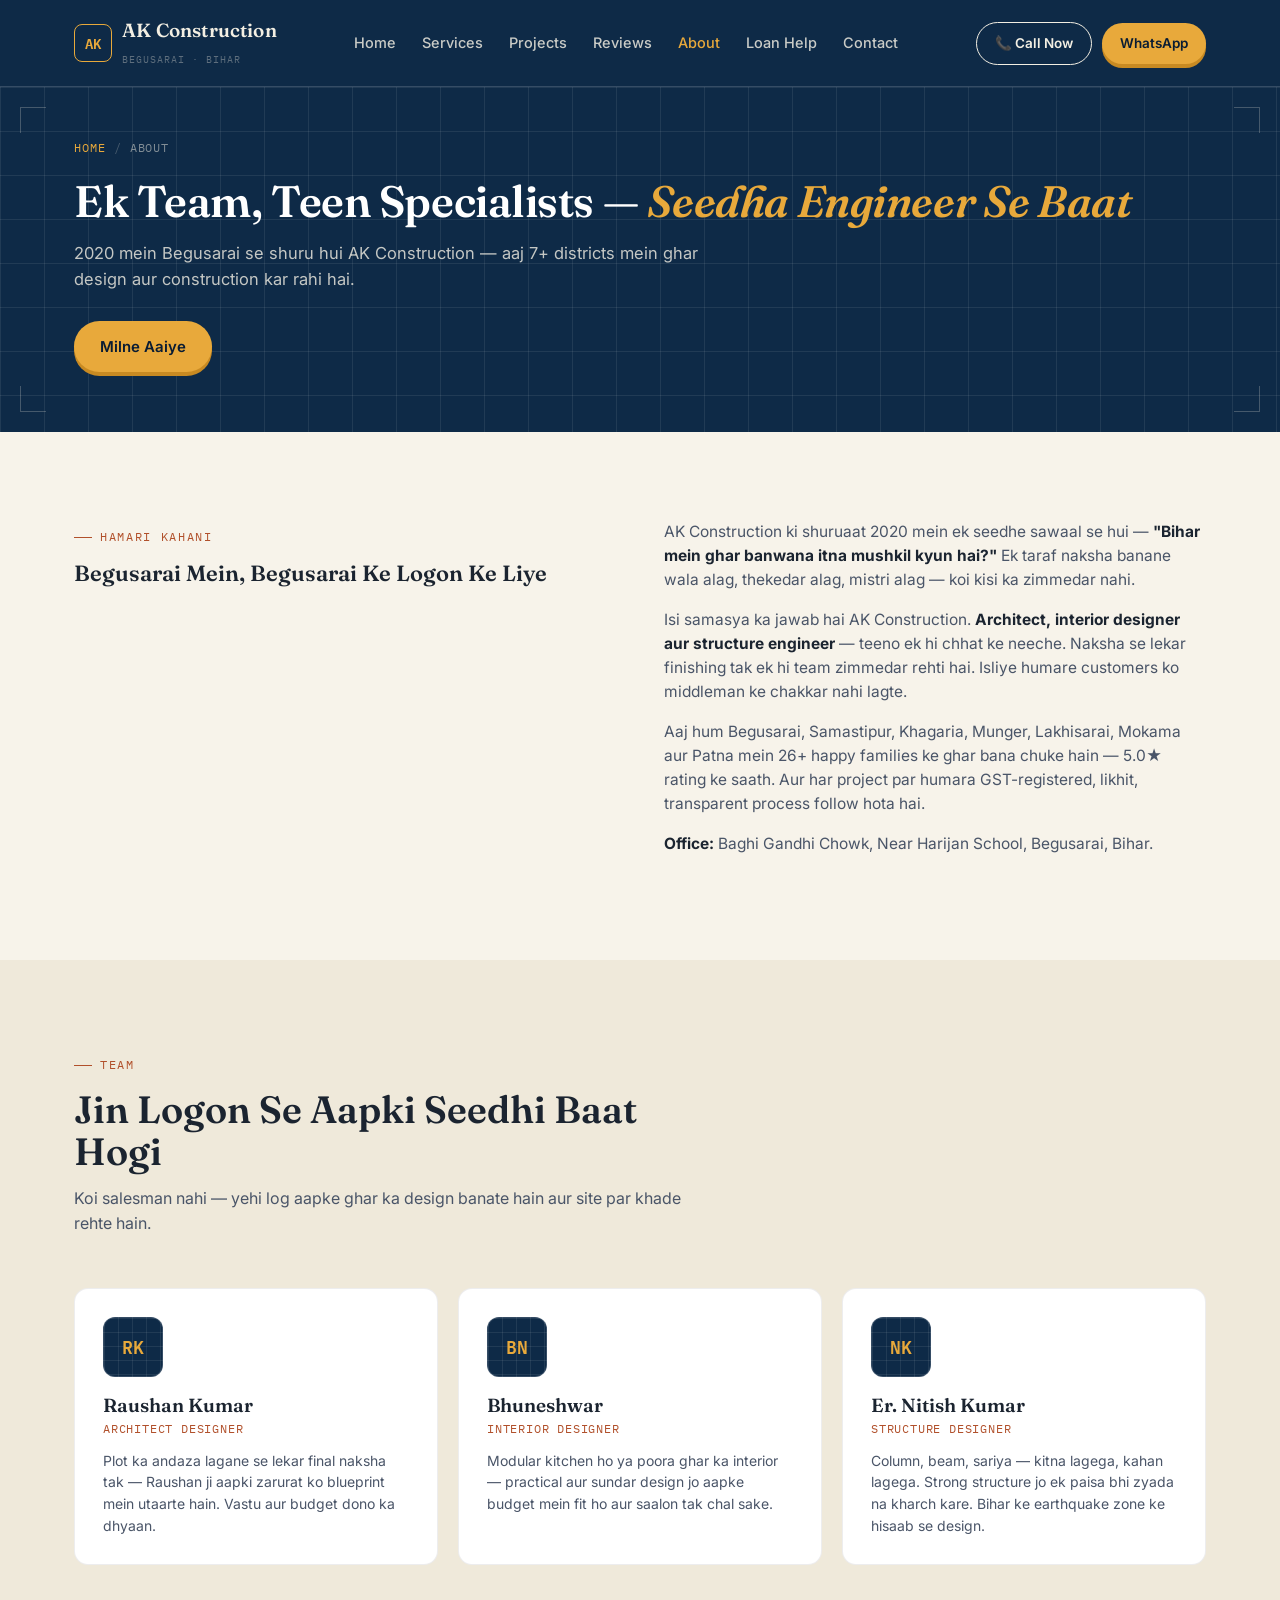
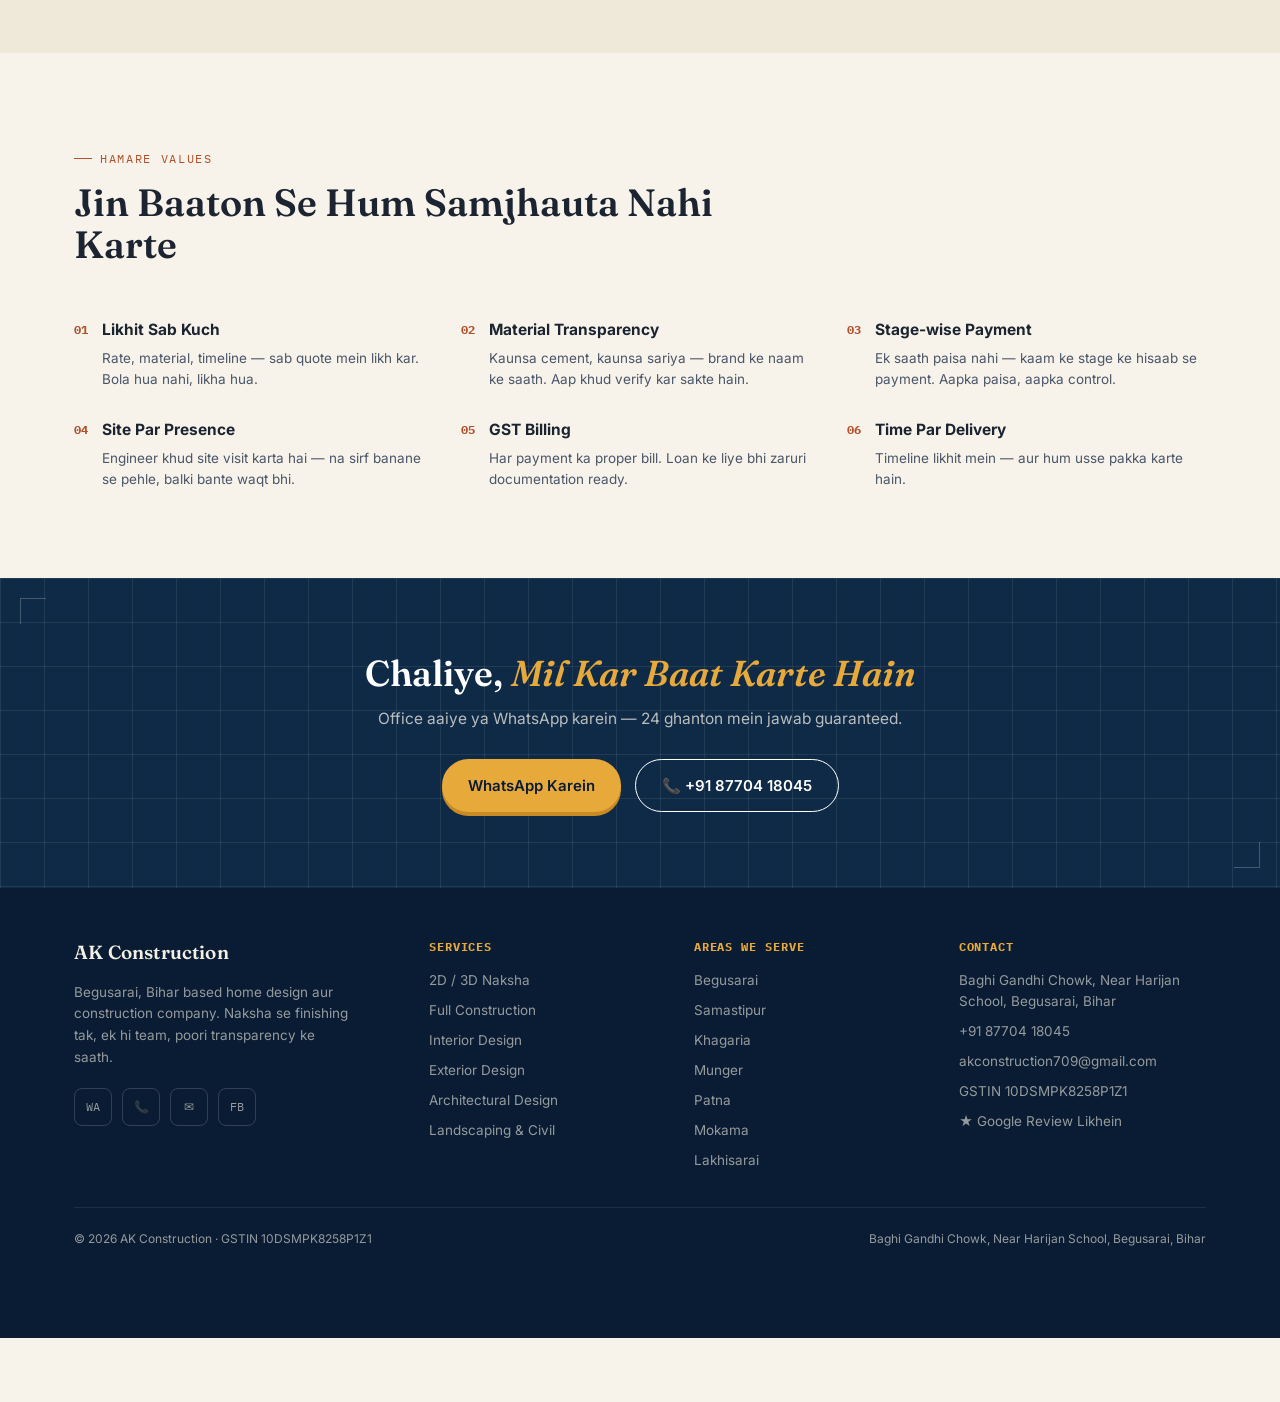
==== about.html @ 1ed3c67d "website completed except for images and review" ====
<!DOCTYPE html>
<html lang="en">
<head>
<meta charset="UTF-8">
<meta name="viewport" content="width=device-width, initial-scale=1.0">
<title>About AK Construction — Architect &amp; Engineers Team in Begusarai, Bihar</title>
<meta name="description" content="AK Construction ke baare mein — architect Raushan Kumar, interior designer Bhuneshwar, structure designer Er. Nitish Kumar. Est. 2020, GST registered, Begusarai, Bihar.">
<meta name="keywords" content="about AK Construction, architect in Begusarai, interior designer Begusarai, structural engineer Bihar, construction company team">
<link rel="canonical" href="https://akconstructionhomedesign.com/about.html">
<meta property="og:type" content="website">
<meta property="og:site_name" content="AK Construction">
<meta property="og:title" content="About — AK Construction, Begusarai">
<meta property="og:description" content="Est. 2020. Architect, interior aur structure designer ki apni team — seedha engineer se baat.">
<meta property="og:url" content="https://akconstructionhomedesign.com/about.html">
<meta property="og:image" content="https://akconstructionhomedesign.com/assets/images/og-cover.jpg">
<meta property="og:locale" content="en_IN">
<link rel="preconnect" href="https://fonts.googleapis.com">
<link rel="preconnect" href="https://fonts.gstatic.com" crossorigin>
<link href="https://fonts.googleapis.com/css2?family=Fraunces:ital,opsz,wght@0,9..144,400;0,9..144,500;0,9..144,600;0,9..144,700;1,9..144,500&family=Inter:wght@400;500;600;700;800&family=IBM+Plex+Mono:wght@400;500;600&display=swap" rel="stylesheet">
<link rel="stylesheet" href="assets/css/style.css">
<script type="application/ld+json">
{
  "@context": "https://schema.org",
  "@type": "LocalBusiness",
  "@id": "https://akconstructionhomedesign.com/#business",
  "name": "AK Construction",
  "url": "https://akconstructionhomedesign.com/",
  "telephone": "+918770418045",
  "email": "akconstruction709@gmail.com",
  "address": { "@type": "PostalAddress", "streetAddress": "Baghi Gandhi Chowk, Near Harijan School", "addressLocality": "Begusarai", "addressRegion": "Bihar", "postalCode": "851101", "addressCountry": "IN" },
  "geo": { "@type": "GeoCoordinates", "latitude": 25.4288072, "longitude": 86.1301978 },
  "hasMap": "https://www.google.com/maps?cid=4175429992218189827",
  "aggregateRating": { "@type": "AggregateRating", "ratingValue": "5.0", "reviewCount": "26" },
  "areaServed": [
    { "@type": "City", "name": "Begusarai" },
    { "@type": "City", "name": "Samastipur" },
    { "@type": "City", "name": "Khagaria" },
    { "@type": "City", "name": "Patna" },
    { "@type": "City", "name": "Mokama" },
    { "@type": "City", "name": "Lakhisarai" },
    { "@type": "City", "name": "Munger" }
  ],
  "sameAs": ["https://www.facebook.com/akconstruction309136", "https://www.google.com/maps?cid=4175429992218189827"],
  "taxID": "10DSMPK8258P1Z1"
}
</script>
</head>
<body>

<header>
  <div class="header-inner">
    <a href="index.html" class="logo">
      <span class="logo-mark">AK</span>
      <span>
        <span class="logo-text">AK Construction</span><br>
        <span class="logo-sub">Begusarai · Bihar</span>
      </span>
    </a>
    <nav class="main-nav" aria-label="Main navigation">
      <a href="index.html">Home</a>
      <a href="services.html">Services</a>
      <a href="projects.html">Projects</a>
      <a href="reviews.html">Reviews</a>
      <a href="about.html" aria-current="page">About</a>
      <a href="loan.html">Loan Help</a>
      <a href="contact.html">Contact</a>
    </nav>
    <div class="header-cta">
      <a class="btn btn-outline btn-sm" href="tel:+918770418045" style="color:var(--cream-text)"><span class="btn-label">📞 Call Now</span></a>
      <a class="btn btn-ochre btn-sm" href="https://wa.me/918770418045?text=Namaste%2C%20mujhe%20ghar%20banwana%20hai%2C%20please%20details%20bhejein." target="_blank" rel="noopener"><span class="btn-label">WhatsApp</span></a>
      <button class="nav-toggle" aria-label="Open menu" aria-expanded="false">☰</button>
    </div>
  </div>
  <div class="mobile-nav" id="mobileNav">
    <a href="index.html">Home</a>
    <a href="services.html">Services</a>
    <a href="projects.html">Projects</a>
    <a href="reviews.html">Reviews</a>
    <a href="about.html" aria-current="page">About</a>
    <a href="loan.html">Loan Help</a>
    <a href="contact.html">Contact</a>
  </div>
</header>

<!-- ============ PAGE HERO ============ -->
<section class="blueprint page-hero">
  <span class="corner-mark tl"></span>
  <span class="corner-mark tr"></span>
  <span class="corner-mark bl"></span>
  <span class="corner-mark br"></span>
  <div class="wrap">
    <div class="breadcrumb"><a href="index.html">Home</a><span class="sep">/</span><span>About</span></div>
    <h1>Ek Team, Teen Specialists — <em>Seedha Engineer Se Baat</em></h1>
    <p class="lede">2020 mein Begusarai se shuru hui AK Construction — aaj 7+ districts mein ghar design aur construction kar rahi hai.</p>
    <div class="page-hero-actions">
      <a href="contact.html" class="btn btn-ochre">Milne Aaiye</a>
    </div>
  </div>
</section>

<!-- ============ STORY ============ -->
<section>
  <div class="wrap two-col">
    <div>
      <div class="eyebrow" style="color:var(--terracotta-deep);margin-bottom:14px;">Hamari Kahani</div>
      <h3>Begusarai Mein, Begusarai Ke Logon Ke Liye</h3>
    </div>
    <div class="prose">
      <p>AK Construction ki shuruaat 2020 mein ek seedhe sawaal se hui — <strong>"Bihar mein ghar banwana itna mushkil kyun hai?"</strong> Ek taraf naksha banane wala alag, thekedar alag, mistri alag — koi kisi ka zimmedar nahi.</p>
      <p>Isi samasya ka jawab hai AK Construction. <strong>Architect, interior designer aur structure engineer</strong> — teeno ek hi chhat ke neeche. Naksha se lekar finishing tak ek hi team zimmedar rehti hai. Isliye humare customers ko middleman ke chakkar nahi lagte.</p>
      <p>Aaj hum Begusarai, Samastipur, Khagaria, Munger, Lakhisarai, Mokama aur Patna mein 26+ happy families ke ghar bana chuke hain — 5.0★ rating ke saath. Aur har project par humara GST-registered, likhit, transparent process follow hota hai.</p>
      <p><strong>Office:</strong> Baghi Gandhi Chowk, Near Harijan School, Begusarai, Bihar.</p>
    </div>
  </div>
</section>

<!-- ============ TEAM ============ -->
<section class="section-alt">
  <div class="wrap">
    <div class="section-head">
      <div class="eyebrow">Team</div>
      <h2>Jin Logon Se Aapki Seedhi Baat Hogi</h2>
      <p>Koi salesman nahi — yehi log aapke ghar ka design banate hain aur site par khade rehte hain.</p>
    </div>
    <div class="team-grid">

      <div class="team-card">
        <div class="team-avatar">RK</div>
        <h3>Raushan Kumar</h3>
        <div class="team-role">Architect Designer</div>
        <p>Plot ka andaza lagane se lekar final naksha tak — Raushan ji aapki zarurat ko blueprint mein utaarte hain. Vastu aur budget dono ka dhyaan.</p>
      </div>

      <div class="team-card">
        <div class="team-avatar">BN</div>
        <h3>Bhuneshwar</h3>
        <div class="team-role">Interior Designer</div>
        <p>Modular kitchen ho ya poora ghar ka interior — practical aur sundar design jo aapke budget mein fit ho aur saalon tak chal sake.</p>
      </div>

      <div class="team-card">
        <div class="team-avatar">NK</div>
        <h3>Er. Nitish Kumar</h3>
        <div class="team-role">Structure Designer</div>
        <p>Column, beam, sariya — kitna lagega, kahan lagega. Strong structure jo ek paisa bhi zyada na kharch kare. Bihar ke earthquake zone ke hisaab se design.</p>
      </div>

    </div>
  </div>
</section>

<!-- ============ VALUES ============ -->
<section>
  <div class="wrap">
    <div class="section-head">
      <div class="eyebrow">Hamare Values</div>
      <h2>Jin Baaton Se Hum Samjhauta Nahi Karte</h2>
    </div>
    <div class="why-grid">
      <div class="why-item"><div class="why-num">01</div><div><h4>Likhit Sab Kuch</h4><p>Rate, material, timeline — sab quote mein likh kar. Bola hua nahi, likha hua.</p></div></div>
      <div class="why-item"><div class="why-num">02</div><div><h4>Material Transparency</h4><p>Kaunsa cement, kaunsa sariya — brand ke naam ke saath. Aap khud verify kar sakte hain.</p></div></div>
      <div class="why-item"><div class="why-num">03</div><div><h4>Stage-wise Payment</h4><p>Ek saath paisa nahi — kaam ke stage ke hisaab se payment. Aapka paisa, aapka control.</p></div></div>
      <div class="why-item"><div class="why-num">04</div><div><h4>Site Par Presence</h4><p>Engineer khud site visit karta hai — na sirf banane se pehle, balki bante waqt bhi.</p></div></div>
      <div class="why-item"><div class="why-num">05</div><div><h4>GST Billing</h4><p>Har payment ka proper bill. Loan ke liye bhi zaruri documentation ready.</p></div></div>
      <div class="why-item"><div class="why-num">06</div><div><h4>Time Par Delivery</h4><p>Timeline likhit mein — aur hum usse pakka karte hain.</p></div></div>
    </div>
  </div>
</section>

<!-- ============ CTA ============ -->
<div class="cta-band">
  <span class="corner-mark tl"></span>
  <span class="corner-mark br"></span>
  <div class="wrap">
    <h2>Chaliye, <em>Mil Kar Baat Karte Hain</em></h2>
    <p>Office aaiye ya WhatsApp karein — 24 ghanton mein jawab guaranteed.</p>
    <div class="btn-row">
      <a href="https://wa.me/918770418045?text=Namaste%2C%20mujhe%20aapki%20team%20se%20baat%20karni%20hai." target="_blank" rel="noopener" class="btn btn-ochre">WhatsApp Karein</a>
      <a href="tel:+918770418045" class="btn btn-outline" style="color:#fff;">📞 +91 87704 18045</a>
    </div>
  </div>
</div>

<!-- ============ FOOTER ============ -->
<footer>
  <div class="wrap">
    <div class="footer-grid">
      <div class="footer-brand">
        <span class="logo-text">AK Construction</span>
        <p>Begusarai, Bihar based home design aur construction company. Naksha se finishing tak, ek hi team, poori transparency ke saath.</p>
        <div class="contact-socials">
          <a class="soc-btn" href="https://wa.me/918770418045" target="_blank" rel="noopener" aria-label="WhatsApp">WA</a>
          <a class="soc-btn" href="tel:+918770418045" aria-label="Call">📞</a>
          <a class="soc-btn" href="mailto:akconstruction709@gmail.com" aria-label="Email">✉</a>
          <a class="soc-btn" href="https://www.facebook.com/akconstruction309136" target="_blank" rel="noopener" aria-label="Facebook">FB</a>
        </div>
      </div>
      <div>
        <h5>Services</h5>
        <ul>
          <li><a href="services.html#naksha">2D / 3D Naksha</a></li>
          <li><a href="services.html#construction">Full Construction</a></li>
          <li><a href="services.html#interior">Interior Design</a></li>
          <li><a href="services.html#exterior">Exterior Design</a></li>
          <li><a href="services.html#architectural">Architectural Design</a></li>
          <li><a href="services.html#landscaping">Landscaping &amp; Civil</a></li>
        </ul>
      </div>
      <div>
        <h5>Areas We Serve</h5>
        <ul>
          <li><a href="begusarai.html">Begusarai</a></li>
          <li><a href="samastipur.html">Samastipur</a></li>
          <li><a href="khagaria.html">Khagaria</a></li>
          <li><a href="munger.html">Munger</a></li>
          <li><a href="patna.html">Patna</a></li>
          <li><a href="mokama.html">Mokama</a></li>
          <li><a href="lakhisarai.html">Lakhisarai</a></li>
        </ul>
      </div>
      <div>
        <h5>Contact</h5>
        <ul>
          <li>Baghi Gandhi Chowk, Near Harijan School, Begusarai, Bihar</li>
          <li><a href="tel:+918770418045">+91 87704 18045</a></li>
          <li><a href="mailto:akconstruction709@gmail.com">akconstruction709@gmail.com</a></li>
          <li>GSTIN 10DSMPK8258P1Z1</li>
          <li><a href="https://search.google.com/local/writereview?placeid=0xda0f634c2a05b771:0x39f21b749ead6003" target="_blank" rel="noopener">★ Google Review Likhein</a></li>
        </ul>
      </div>
    </div>
    <div class="footer-bottom">
      <span>© 2026 AK Construction · GSTIN 10DSMPK8258P1Z1</span>
      <span>Baghi Gandhi Chowk, Near Harijan School, Begusarai, Bihar</span>
    </div>
  </div>
</footer>

<div class="mobile-bar">
  <div class="mobile-bar-inner">
    <a class="call" href="tel:+918770418045">📞 Call Now</a>
    <a class="wa" href="https://wa.me/918770418045?text=Namaste%2C%20mujhe%20ghar%20banwana%20hai%2C%20please%20details%20bhejein." target="_blank" rel="noopener">💬 WhatsApp</a>
  </div>
</div>

<script src="assets/js/main.js"></script>
</body>
</html>
---- assets/css/style.css ----
:root{
  --blueprint: #0E2A47;
  --blueprint-deep: #091C33;
  --grid-line: rgba(255,255,255,0.08);
  --grid-line-strong: rgba(255,255,255,0.16);
  --paper: #F7F3EA;
  --paper-dim: #EFE9DA;
  --ink: #1B2430;
  --ink-soft: #4A5568;
  --ochre: #E8A93B;
  --ochre-deep: #C88A22;
  --terracotta: #D2653B;
  --terracotta-deep: #B1502B;
  --cream-text: #F3EFE3;
  --line-on-dark: rgba(243,239,227,0.35);

  --font-display: 'Fraunces', serif;
  --font-body: 'Inter', sans-serif;
  --font-mono: 'IBM Plex Mono', monospace;

  --radius: 14px;
  --container: 1180px;
}

*{ box-sizing:border-box; margin:0; padding:0; }
html{ scroll-behavior:smooth; }
@media (prefers-reduced-motion: reduce){
  html{ scroll-behavior:auto; }
  *{ animation-duration:0.001ms !important; animation-iteration-count:1 !important; transition-duration:0.001ms !important; }
}

body{
  font-family:var(--font-body);
  color:var(--ink);
  background:var(--paper);
  line-height:1.55;
  -webkit-font-smoothing:antialiased;
  padding-bottom:64px; /* room for mobile sticky bar */
}

a{ color:inherit; text-decoration:none; }
img{ max-width:100%; display:block; }
button{ font-family:inherit; cursor:pointer; border:none; background:none; }

:focus-visible{
  outline:3px solid var(--ochre);
  outline-offset:2px;
}

.wrap{ max-width:var(--container); margin:0 auto; padding:0 24px; }

.eyebrow{
  font-family:var(--font-mono);
  font-size:12px;
  letter-spacing:0.14em;
  text-transform:uppercase;
  display:inline-flex;
  align-items:center;
  gap:8px;
}
.eyebrow::before{
  content:"";
  width:18px; height:1px;
  background:currentColor;
  display:inline-block;
}

h1,h2,h3{ font-family:var(--font-display); font-weight:600; line-height:1.1; }

.stars{ color:var(--ochre); letter-spacing:2px; font-size:0.9em; }

/* ============ BUTTONS ============ */
.btn{
  display:inline-flex;
  align-items:center;
  justify-content:center;
  gap:8px;
  padding:14px 26px;
  border-radius:999px;
  font-weight:600;
  font-size:15px;
  transition:transform .15s ease, box-shadow .15s ease, background .15s ease;
  white-space:nowrap;
}
.btn:active{ transform:scale(0.97); }
.btn-ochre{
  background:var(--ochre);
  color:var(--blueprint-deep);
  box-shadow:0 4px 0 var(--ochre-deep);
}
.btn-ochre:hover{ background:#EEB755; }
.btn-terracotta{
  background:var(--terracotta);
  color:#fff;
  box-shadow:0 4px 0 var(--terracotta-deep);
}
.btn-terracotta:hover{ background:#DA7248; }
.btn-outline{
  background:transparent;
  border:1.5px solid currentColor;
  color:inherit;
}
.btn-outline:hover{ background:rgba(0,0,0,0.04); }
.btn-sm{ padding:10px 18px; font-size:13.5px; }

/* ============ HEADER ============ */
header{
  position:sticky; top:0; z-index:50;
  background:var(--blueprint);
  border-bottom:1px solid var(--grid-line-strong);
}
.header-inner{
  display:flex; align-items:center; justify-content:space-between;
  padding:16px 24px;
  max-width:var(--container); margin:0 auto;
}
.logo{
  display:flex; align-items:center; gap:10px;
  color:var(--cream-text);
}
.logo-mark{
  width:38px; height:38px;
  border:1.5px solid var(--ochre);
  border-radius:8px;
  display:flex; align-items:center; justify-content:center;
  font-family:var(--font-mono);
  font-weight:600;
  color:var(--ochre);
  font-size:14px;
  flex-shrink:0;
}
.logo-text{ font-family:var(--font-display); font-size:19px; font-weight:600; letter-spacing:0.01em; }
.logo-sub{ font-family:var(--font-mono); font-size:10px; letter-spacing:0.1em; color:var(--line-on-dark); text-transform:uppercase; }

nav.main-nav{ display:flex; gap:26px; align-items:center; }
nav.main-nav a{
  color:var(--cream-text); opacity:0.82; font-size:14.5px; font-weight:500;
}
nav.main-nav a:hover{ opacity:1; }
nav.main-nav a[aria-current="page"]{ color:var(--ochre); opacity:1; }

.header-cta{ display:flex; gap:10px; align-items:center; }
.nav-toggle{
  display:none;
  color:var(--cream-text);
  font-size:20px;
  line-height:1;
  padding:10px 12px;
  border:1.5px solid var(--grid-line-strong);
  border-radius:8px;
}

.mobile-nav{ display:none; background:var(--blueprint-deep); border-top:1px solid var(--grid-line); }
.mobile-nav a{
  display:block; padding:14px 24px;
  color:var(--cream-text); font-size:15px; font-weight:500;
  border-bottom:1px solid var(--grid-line);
}
.mobile-nav a[aria-current="page"]{ color:var(--ochre); }
.mobile-nav.open{ display:block; }

@media (max-width:920px){
  nav.main-nav{ display:none; }
  .nav-toggle{ display:block; }
  .header-cta .btn-label{ display:none; }
  .header-cta .btn{ padding:12px; }
}

/* ============ MOBILE STICKY BAR ============ */
.mobile-bar{
  position:fixed; bottom:0; left:0; right:0; z-index:60;
  display:none;
  background:var(--blueprint-deep);
  border-top:1px solid var(--grid-line-strong);
}
.mobile-bar-inner{ display:flex; }
.mobile-bar a{
  flex:1;
  display:flex; align-items:center; justify-content:center; gap:8px;
  padding:16px 8px;
  font-weight:700; font-size:14.5px;
  color:#fff;
}
.mobile-bar a.call{ background:var(--ochre); color:var(--blueprint-deep); }
.mobile-bar a.wa{ background:var(--terracotta); }
@media (max-width:920px){ .mobile-bar{ display:block; } }

/* ============ BLUEPRINT BANDS ============ */
.blueprint{
  background:
    linear-gradient(var(--grid-line) 1px, transparent 1px) 0 0/44px 44px,
    linear-gradient(90deg, var(--grid-line) 1px, transparent 1px) 0 0/44px 44px,
    var(--blueprint);
  color:var(--cream-text);
  position:relative;
  overflow:hidden;
}
.corner-mark{
  position:absolute; width:26px; height:26px;
  border:1.5px solid var(--line-on-dark);
  opacity:0.7;
}
.corner-mark::before, .corner-mark::after{ content:""; position:absolute; background:var(--line-on-dark); }
.corner-mark.tl{ top:20px; left:20px; border-right:none; border-bottom:none; }
.corner-mark.tr{ top:20px; right:20px; border-left:none; border-bottom:none; }
.corner-mark.bl{ bottom:20px; left:20px; border-right:none; border-top:none; }
.corner-mark.br{ bottom:20px; right:20px; border-left:none; border-top:none; }

/* ============ HERO (home) ============ */
.hero{ padding:72px 0 96px; }
.hero-grid{
  display:grid; grid-template-columns:1.05fr 0.95fr; gap:56px; align-items:center;
}
.hero-eyebrow{ color:var(--ochre); margin-bottom:22px; }
.hero h1{
  font-size:clamp(34px, 4.6vw, 56px);
  color:#fff;
  margin-bottom:20px;
  letter-spacing:-0.01em;
}
.hero h1 em{ font-style:italic; color:var(--ochre); }
.hero p.lede{
  font-size:17.5px;
  color:rgba(243,239,227,0.82);
  max-width:520px;
  margin-bottom:32px;
}
.hero-actions{ display:flex; gap:14px; flex-wrap:wrap; margin-bottom:34px; }
.hero-meta{
  display:flex; gap:26px; flex-wrap:wrap;
  font-family:var(--font-mono); font-size:12.5px; color:rgba(243,239,227,0.55);
}
.hero-meta span{ display:flex; align-items:center; gap:6px; }
.dot{ width:6px; height:6px; border-radius:50%; background:var(--ochre); display:inline-block; }

.hero-badge{
  display:inline-flex; align-items:center; gap:10px;
  background:rgba(9,28,51,0.5);
  border:1px solid var(--grid-line-strong);
  padding:8px 16px;
  border-radius:999px;
  font-family:var(--font-mono); font-size:12px; letter-spacing:0.04em;
  color:var(--cream-text);
  margin-bottom:22px;
  flex-wrap:wrap;
}
.hero-badge .stars{ color:var(--ochre); }

/* blueprint house illustration */
.plan-card{
  background:rgba(9,28,51,0.4);
  border:1px solid var(--grid-line-strong);
  border-radius:var(--radius);
  padding:22px;
  position:relative;
}
.plan-card svg{ width:100%; height:auto; }
.plan-label-row{
  display:flex; justify-content:space-between; align-items:center;
  font-family:var(--font-mono); font-size:11px; letter-spacing:0.08em;
  color:rgba(243,239,227,0.5);
  margin-top:14px;
  text-transform:uppercase;
}

@media (max-width:920px){
  .hero-grid{ grid-template-columns:1fr; }
  .hero{ padding:44px 0 64px; }
  .plan-card{ order:-1; }
}

/* ============ PAGE HERO (interior pages) ============ */
.page-hero{ padding:52px 0 60px; }
.breadcrumb{
  font-family:var(--font-mono); font-size:11.5px; letter-spacing:0.08em;
  text-transform:uppercase; color:rgba(243,239,227,0.5);
  margin-bottom:20px; display:flex; gap:8px; flex-wrap:wrap; align-items:center;
}
.breadcrumb a{ color:var(--ochre); }
.breadcrumb a:hover{ text-decoration:underline; }
.breadcrumb .sep{ opacity:0.5; }
.page-hero h1{
  font-size:clamp(28px, 3.6vw, 44px);
  color:#fff;
  margin-bottom:16px;
  letter-spacing:-0.01em;
}
.page-hero h1 em{ font-style:italic; color:var(--ochre); }
.page-hero .lede{
  font-size:16.5px;
  color:rgba(243,239,227,0.8);
  max-width:640px;
  margin-bottom:28px;
}
.page-hero-actions{ display:flex; gap:14px; flex-wrap:wrap; }

/* ============ TRUST BAR ============ */
.trust-bar{
  background:var(--blueprint-deep);
  border-top:1px solid var(--grid-line);
  padding:26px 0;
}
.trust-grid{
  display:grid; grid-template-columns:repeat(4,1fr); gap:20px;
  text-align:center;
}
.trust-item .num{
  font-family:var(--font-display); font-size:clamp(22px,2.6vw,32px); font-weight:600; color:var(--ochre);
}
.trust-item .label{
  font-family:var(--font-mono); font-size:11.5px; color:rgba(243,239,227,0.6);
  text-transform:uppercase; letter-spacing:0.06em; margin-top:4px;
}
@media (max-width:700px){ .trust-grid{ grid-template-columns:repeat(2,1fr); row-gap:26px; } }

/* ============ SECTION SHELL ============ */
section{ padding:88px 0; }
.section-alt{ background:var(--paper-dim); }
.section-head{ max-width:640px; margin-bottom:52px; }
.section-head .eyebrow{ color:var(--terracotta-deep); margin-bottom:14px; }
.section-head h2{ font-size:clamp(26px,3.4vw,38px); color:var(--ink); margin-bottom:14px; }
.section-head p{ color:var(--ink-soft); font-size:16px; }
.section-head.center{ margin-left:auto; margin-right:auto; text-align:center; }
@media (max-width:700px){ section{ padding:60px 0; } }

/* ============ SERVICES ============ */
.services-grid{
  display:grid; grid-template-columns:repeat(3,1fr); gap:20px;
}
.service-card{
  background:#fff;
  border:1px solid rgba(27,36,48,0.08);
  border-radius:var(--radius);
  padding:28px 24px;
  transition:transform .18s ease, box-shadow .18s ease;
}
.service-card:hover{ transform:translateY(-3px); box-shadow:0 14px 30px rgba(14,42,71,0.1); }
.service-icon{
  width:46px; height:46px;
  border-radius:10px;
  background:var(--paper-dim);
  display:flex; align-items:center; justify-content:center;
  margin-bottom:18px;
  color:var(--terracotta);
}
.service-card h3{ font-size:19px; margin-bottom:8px; color:var(--ink); }
.service-card p{ font-size:14.5px; color:var(--ink-soft); margin-bottom:16px; }
.service-card .learn{
  font-family:var(--font-mono); font-size:12.5px; color:var(--terracotta-deep); font-weight:600;
  display:inline-flex; align-items:center; gap:6px;
}
@media (max-width:900px){ .services-grid{ grid-template-columns:repeat(2,1fr); } }
@media (max-width:600px){ .services-grid{ grid-template-columns:1fr; } }

/* service detail rows (services page) */
.service-detail{
  display:grid; grid-template-columns:auto 1fr; gap:36px;
  background:#fff; border:1px solid rgba(27,36,48,0.08); border-radius:var(--radius);
  padding:36px; margin-bottom:24px;
  scroll-margin-top:90px;
}
.service-detail .service-icon{ width:54px; height:54px; margin-bottom:0; }
.service-detail h3{ font-size:22px; margin-bottom:10px; }
.service-detail p{ color:var(--ink-soft); font-size:15px; margin-bottom:16px; }
.check-list{ list-style:none; display:flex; flex-direction:column; gap:10px; }
.check-list li{ display:flex; gap:10px; font-size:14.5px; color:var(--ink-soft); }
.check-list li::before{ content:"✓"; color:var(--terracotta); font-weight:700; flex-shrink:0; }
.service-detail .learn{ margin-top:18px; }
@media (max-width:640px){ .service-detail{ grid-template-columns:1fr; gap:18px; padding:26px; } }

/* ============ CALCULATOR ============ */
.calc-shell{
  background:
    linear-gradient(var(--grid-line) 1px, transparent 1px) 0 0/34px 34px,
    linear-gradient(90deg, var(--grid-line) 1px, transparent 1px) 0 0/34px 34px,
    var(--blueprint);
  border-radius:20px;
  padding:44px;
  color:var(--cream-text);
  position:relative;
  overflow:hidden;
}
.calc-grid{ display:grid; grid-template-columns:1fr 1fr; gap:44px; }
.calc-form label{
  display:block; font-family:var(--font-mono); font-size:11.5px; text-transform:uppercase; letter-spacing:0.07em;
  color:rgba(243,239,227,0.6); margin-bottom:8px;
}
.field{ margin-bottom:20px; }
.field input[type=number], .field select{
  width:100%; padding:13px 14px;
  background:rgba(247,243,234,0.06);
  border:1px solid var(--grid-line-strong);
  border-radius:8px;
  color:#fff; font-size:15px; font-family:var(--font-body);
}
.field select option{ color:var(--ink); background:#fff; }
.field input[type=number]:focus, .field select:focus{ border-color:var(--ochre); }
.tier-row{ display:grid; grid-template-columns:repeat(3,1fr); gap:8px; }
.tier-btn{
  padding:12px 8px; border-radius:8px; text-align:center;
  border:1px solid var(--grid-line-strong);
  font-size:13px; font-weight:600;
  background:rgba(247,243,234,0.04); color:var(--cream-text);
}
.tier-btn small{ display:block; font-family:var(--font-mono); font-weight:400; font-size:10.5px; opacity:0.6; margin-top:3px; }
.tier-btn.active{ background:var(--ochre); color:var(--blueprint-deep); border-color:var(--ochre); }

.calc-result{
  background:rgba(9,28,51,0.55);
  border:1px solid var(--grid-line-strong);
  border-radius:14px;
  padding:28px;
  display:flex; flex-direction:column; justify-content:space-between;
}
.result-label{ font-family:var(--font-mono); font-size:12px; text-transform:uppercase; letter-spacing:0.08em; color:rgba(243,239,227,0.55); margin-bottom:10px; }
.result-amount{ font-family:var(--font-display); font-size:clamp(30px,4vw,44px); color:var(--ochre); font-weight:600; margin-bottom:18px; }
.breakup{ display:flex; flex-direction:column; gap:10px; margin-bottom:22px; }
.breakup-row{ display:flex; justify-content:space-between; align-items:center; font-size:13.5px; }
.breakup-bar{ height:6px; border-radius:4px; background:rgba(243,239,227,0.12); overflow:hidden; margin-top:5px; }
.breakup-fill{ height:100%; background:var(--terracotta); }
.calc-disclaimer{
  font-size:12.5px; color:rgba(243,239,227,0.55); border-top:1px dashed var(--grid-line-strong);
  padding-top:16px; margin-top:auto; margin-bottom:16px;
}
@media (max-width:900px){ .calc-grid{ grid-template-columns:1fr; } .calc-shell{ padding:28px 22px; } }

/* ============ HOME LOAN / EMI ============ */
.loan-wrap{
  display:grid; grid-template-columns:1fr 1fr; gap:56px; align-items:start;
}
.loan-steps{ display:flex; flex-direction:column; }
.loan-step{ display:flex; gap:18px; padding:20px 0; border-bottom:1px solid rgba(27,36,48,0.08); }
.loan-step:last-child{ border-bottom:none; }
.step-num{
  font-family:var(--font-mono); font-size:13px; color:var(--terracotta-deep); font-weight:700;
  width:30px; flex-shrink:0; padding-top:2px;
}
.loan-step h4{ font-size:16px; margin-bottom:5px; color:var(--ink); font-family:var(--font-body); font-weight:700; }
.loan-step p{ font-size:14px; color:var(--ink-soft); }
.docs-note{
  margin-top:22px; background:var(--paper-dim); border-radius:10px; padding:16px 18px; font-size:13.5px; color:var(--ink-soft);
}
.docs-note strong{ color:var(--ink); }

.emi-card{
  background:#fff; border:1px solid rgba(27,36,48,0.08); border-radius:var(--radius); padding:28px;
  position:sticky; top:96px;
}
.emi-card h3{ font-size:18px; margin-bottom:4px; color:var(--ink); }
.emi-card .sub{ font-size:13px; color:var(--ink-soft); margin-bottom:22px; }
.emi-field{ margin-bottom:18px; }
.emi-field label{ display:flex; justify-content:space-between; font-size:13px; font-weight:600; color:var(--ink); margin-bottom:8px; }
.emi-field .val{ font-family:var(--font-mono); color:var(--terracotta-deep); }
input[type=range]{ width:100%; accent-color:var(--terracotta); }
.emi-out{
  background:var(--paper-dim); border-radius:10px; padding:18px; margin-top:8px;
  display:flex; justify-content:space-between; align-items:center;
}
.emi-out .amt{ font-family:var(--font-display); font-size:26px; color:var(--terracotta-deep); font-weight:600; }
.emi-out .lbl{ font-family:var(--font-mono); font-size:11px; text-transform:uppercase; color:var(--ink-soft); }
.loan-disclaimer{ font-size:12px; color:var(--ink-soft); margin-top:14px; }
@media (max-width:900px){ .loan-wrap{ grid-template-columns:1fr; gap:36px; } .emi-card{ position:static; } }

/* ============ GALLERY / PROJECTS ============ */
.gallery-grid{ display:grid; grid-template-columns:repeat(4,1fr); gap:16px; }
.gallery-item{
  aspect-ratio:1/1; border-radius:12px; overflow:hidden; position:relative;
  background:var(--blueprint);
  background-image:
    linear-gradient(var(--grid-line) 1px, transparent 1px), linear-gradient(90deg, var(--grid-line) 1px, transparent 1px);
  background-size:20px 20px;
  display:flex; align-items:center; justify-content:center; text-align:center; padding:16px;
  border:1px dashed rgba(255,255,255,0.25);
}
.gallery-item span{ font-family:var(--font-mono); font-size:11.5px; color:rgba(243,239,227,0.6); line-height:1.5; }
.gallery-item img{
  position:absolute; inset:0; width:100%; height:100%; object-fit:cover;
  z-index:1;
}
.gallery-item figcaption{
  position:absolute; left:0; right:0; bottom:0; z-index:2;
  background:linear-gradient(transparent, rgba(9,28,51,0.85));
  color:var(--cream-text);
  font-family:var(--font-mono); font-size:11px; letter-spacing:0.05em; text-transform:uppercase;
  padding:22px 14px 10px;
}
.gallery-item a{ position:absolute; inset:0; z-index:3; }
@media (max-width:900px){ .gallery-grid{ grid-template-columns:repeat(2,1fr); } }

/* project tabs */
.tabs{
  display:flex; gap:6px; flex-wrap:wrap;
  border-bottom:1px solid rgba(27,36,48,0.12);
  margin-bottom:36px;
}
.tab-btn{
  padding:13px 24px; font-weight:600; font-size:15px; color:var(--ink-soft);
  border-bottom:2.5px solid transparent; margin-bottom:-1px;
}
.tab-btn:hover{ color:var(--ink); }
.tab-btn.active{ color:var(--blueprint); border-color:var(--terracotta); }
.tab-panel{ display:none; }
.tab-panel.active{ display:block; }

/* ============ WHY CHOOSE ============ */
.why-grid{ display:grid; grid-template-columns:repeat(3,1fr); gap:28px; }
.why-item{ display:flex; gap:14px; }
.why-num{ font-family:var(--font-mono); font-size:12px; color:var(--terracotta-deep); font-weight:700; padding-top:3px; }
.why-item h4{ font-size:15.5px; margin-bottom:6px; color:var(--ink); }
.why-item p{ font-size:13.5px; color:var(--ink-soft); }
@media (max-width:900px){ .why-grid{ grid-template-columns:1fr 1fr; } }
@media (max-width:600px){ .why-grid{ grid-template-columns:1fr; } }

/* ============ TESTIMONIALS / REVIEWS ============ */
.testi-grid{ display:grid; grid-template-columns:repeat(2,1fr); gap:20px; }
.testi-card{
  border:1.5px dashed rgba(27,36,48,0.22);
  border-radius:var(--radius);
  padding:26px;
  background:var(--paper-dim);
  color:var(--ink-soft);
}
.testi-card .ph-title{ font-family:var(--font-mono); font-size:11.5px; text-transform:uppercase; letter-spacing:0.06em; color:var(--terracotta-deep); margin-bottom:10px; }
.testi-card p{ font-size:14px; }
@media (max-width:700px){ .testi-grid{ grid-template-columns:1fr; } }

/* rating summary (reviews page) */
.review-summary{
  display:grid; grid-template-columns:280px 1fr; gap:0;
  background:#fff; border:1px solid rgba(27,36,48,0.08); border-radius:20px; overflow:hidden;
}
.review-score{
  background:var(--blueprint);
  background-image:
    linear-gradient(var(--grid-line) 1px, transparent 1px), linear-gradient(90deg, var(--grid-line) 1px, transparent 1px);
  background-size:26px 26px;
  color:var(--cream-text);
  padding:36px;
  display:flex; flex-direction:column; justify-content:center;
  text-align:center;
}
.review-score .big{ font-family:var(--font-display); font-size:64px; font-weight:700; color:var(--ochre); line-height:1; }
.review-score .stars{ margin:10px 0 6px; }
.review-score .src{ font-family:var(--font-mono); font-size:11.5px; text-transform:uppercase; letter-spacing:0.08em; color:rgba(243,239,227,0.6); }
.review-stat-grid{
  display:grid; grid-template-columns:repeat(3,1fr); gap:12px; padding:28px; align-content:center;
}
.review-stat{ text-align:center; padding:18px 10px; background:var(--paper); border-radius:12px; }
.review-stat .num{ font-family:var(--font-display); font-size:26px; font-weight:600; color:var(--blueprint); }
.review-stat .lbl{ font-family:var(--font-mono); font-size:10.5px; text-transform:uppercase; letter-spacing:0.06em; color:var(--ink-soft); margin-top:4px; }
@media (max-width:760px){ .review-summary{ grid-template-columns:1fr; } .review-stat-grid{ grid-template-columns:repeat(3,1fr); padding:20px; } }

.review-card{
  background:#fff; border:1px solid rgba(27,36,48,0.08); border-radius:var(--radius); padding:24px;
}
.review-card .r-head{ display:flex; justify-content:space-between; align-items:flex-start; gap:12px; margin-bottom:10px; }
.review-card .r-name{ font-weight:700; font-size:14.5px; color:var(--ink); }
.review-card .r-name .stars{ display:block; font-size:12px; margin-top:2px; }
.review-card .r-meta{ font-family:var(--font-mono); font-size:11px; color:var(--ink-soft); white-space:nowrap; }
.review-card p{ font-size:14.5px; color:var(--ink-soft); }
.review-grid{ display:grid; grid-template-columns:repeat(2,1fr); gap:20px; }
@media (max-width:700px){ .review-grid{ grid-template-columns:1fr; } }

/* ============ FAQ ============ */
.faq-list{ max-width:760px; }
.faq-item{ border-bottom:1px solid rgba(27,36,48,0.1); }
.faq-q{
  width:100%; display:flex; justify-content:space-between; align-items:center; gap:16px;
  padding:20px 0; text-align:left; font-weight:600; font-size:16px; color:var(--ink);
}
.faq-q .icon{ font-family:var(--font-mono); color:var(--terracotta-deep); transition:transform .2s ease; font-size:18px; }
.faq-item.open .faq-q .icon{ transform:rotate(45deg); }
.faq-a{ max-height:0; overflow:hidden; transition:max-height .25s ease; }
.faq-a p{ padding-bottom:20px; color:var(--ink-soft); font-size:14.5px; max-width:600px; }

/* ============ TEAM (about) ============ */
.team-grid{ display:grid; grid-template-columns:repeat(3,1fr); gap:20px; }
.team-card{
  background:#fff; border:1px solid rgba(27,36,48,0.08); border-radius:var(--radius); padding:28px;
}
.team-avatar{
  width:60px; height:60px; border-radius:12px;
  background:var(--blueprint);
  background-image:
    linear-gradient(var(--grid-line) 1px, transparent 1px), linear-gradient(90deg, var(--grid-line) 1px, transparent 1px);
  background-size:14px 14px;
  display:flex; align-items:center; justify-content:center;
  font-family:var(--font-mono); font-weight:600; font-size:18px; color:var(--ochre);
  border:1px solid var(--grid-line-strong);
  margin-bottom:18px;
}
.team-card h3{ font-size:19px; margin-bottom:4px; color:var(--ink); }
.team-role{
  font-family:var(--font-mono); font-size:11.5px; text-transform:uppercase; letter-spacing:0.07em;
  color:var(--terracotta-deep); margin-bottom:12px;
}
.team-card p{ font-size:14px; color:var(--ink-soft); }
@media (max-width:800px){ .team-grid{ grid-template-columns:1fr; } }

/* ============ CONTACT ============ */
.contact-shell{
  display:grid; grid-template-columns:1fr 1fr;
  border-radius:20px; overflow:hidden;
  border:1px solid rgba(27,36,48,0.08);
}
.contact-form-side{ background:#fff; padding:44px; }
.contact-map-side{ background:var(--blueprint); color:var(--cream-text); padding:44px; display:flex; flex-direction:column; }
.contact-form-side h3{ font-size:22px; margin-bottom:6px; color:var(--ink); }
.contact-form-side .sub{ color:var(--ink-soft); font-size:14px; margin-bottom:26px; }
.form-row{ margin-bottom:16px; }
.form-row label{ display:block; font-size:13px; font-weight:600; color:var(--ink); margin-bottom:6px; }
.form-row input, .form-row textarea, .form-row select{
  width:100%; padding:12px 14px; border:1px solid rgba(27,36,48,0.15); border-radius:8px; font-size:14.5px; font-family:inherit;
}
.form-row input:focus, .form-row textarea:focus, .form-row select:focus{ border-color:var(--terracotta); }
.form-two{ display:grid; grid-template-columns:1fr 1fr; gap:16px; }

.contact-map-side h4{ font-family:var(--font-display); font-size:19px; margin-bottom:14px; }
.addr-line{ font-size:14px; color:rgba(243,239,227,0.85); margin-bottom:8px; display:flex; gap:10px; }
.addr-line .k{ font-family:var(--font-mono); font-size:10.5px; color:var(--ochre); text-transform:uppercase; width:70px; flex-shrink:0; padding-top:2px; }
.addr-line a{ text-decoration:underline; text-underline-offset:3px; }
.addr-line a:hover{ color:var(--ochre); }
.map-embed{ margin-top:22px; border-radius:10px; overflow:hidden; border:1px solid var(--grid-line-strong); }
.map-embed iframe{ width:100%; height:220px; border:0; filter:grayscale(0.2) contrast(1.05); }
.contact-socials{ margin-top:auto; padding-top:24px; display:flex; gap:10px; flex-wrap:wrap; }
.soc-btn{
  height:38px; min-width:38px; padding:0 10px; border-radius:8px; border:1px solid var(--grid-line-strong);
  display:inline-flex; align-items:center; justify-content:center; font-family:var(--font-mono); font-size:12px;
}
.soc-btn:hover{ border-color:var(--ochre); color:var(--ochre); }

@media (max-width:900px){ .contact-shell{ grid-template-columns:1fr; } .form-two{ grid-template-columns:1fr; } }

/* ============ TWO COL TEXT ============ */
.two-col{ display:grid; grid-template-columns:1fr 1fr; gap:48px; align-items:start; }
.two-col h3{ font-size:22px; margin-bottom:12px; color:var(--ink); }
.two-col p{ color:var(--ink-soft); font-size:15px; margin-bottom:14px; }
.prose p{ color:var(--ink-soft); font-size:15.5px; margin-bottom:16px; max-width:720px; }
.prose strong{ color:var(--ink); }
@media (max-width:900px){ .two-col{ grid-template-columns:1fr; gap:28px; } }

/* ============ RATES TABLE ============ */
.rates-table{ width:100%; border-collapse:collapse; background:#fff; border-radius:12px; overflow:hidden; border:1px solid rgba(27,36,48,0.08); }
.rates-table th{
  font-family:var(--font-mono); font-size:11.5px; text-transform:uppercase; letter-spacing:0.06em;
  background:var(--paper-dim); padding:13px 16px; text-align:left; color:var(--ink-soft);
}
.rates-table td{ padding:13px 16px; border-top:1px solid rgba(27,36,48,0.07); font-size:14px; color:var(--ink-soft); }
.rates-table td strong{ color:var(--ink); }
.rates-wrap{ overflow-x:auto; }
.rates-note{ font-size:12.5px; color:var(--ink-soft); margin-top:12px; }

/* ============ TAG CHIPS ============ */
.tag-row{ display:flex; flex-wrap:wrap; gap:10px; margin-top:18px; }
.tag-chip{
  font-family:var(--font-mono); font-size:12px; padding:7px 14px; border-radius:999px;
  border:1px solid rgba(27,36,48,0.15); color:var(--ink-soft);
}
.tag-chip a:hover{ color:var(--terracotta-deep); }

/* ============ CTA BAND ============ */
.cta-band{
  background:
    linear-gradient(var(--grid-line) 1px, transparent 1px) 0 0/44px 44px,
    linear-gradient(90deg, var(--grid-line) 1px, transparent 1px) 0 0/44px 44px,
    var(--blueprint);
  color:var(--cream-text);
  padding:76px 0;
  position:relative;
  overflow:hidden;
  text-align:center;
}
.cta-band h2{ font-size:clamp(24px,3.2vw,36px); color:#fff; margin-bottom:14px; }
.cta-band h2 em{ font-style:italic; color:var(--ochre); }
.cta-band p{ color:rgba(243,239,227,0.75); max-width:560px; margin:0 auto 28px; font-size:15.5px; }
.cta-band .btn-row{ display:flex; gap:14px; justify-content:center; flex-wrap:wrap; }

/* ============ FOOTER ============ */
footer{ background:var(--blueprint-deep); color:rgba(243,239,227,0.6); padding:50px 0 90px; }
.footer-grid{ display:grid; grid-template-columns:1.4fr 1fr 1fr 1.1fr; gap:40px; margin-bottom:36px; }
.footer-brand .logo-text{ color:var(--cream-text); }
.footer-brand p{ font-size:13.5px; margin-top:14px; max-width:280px; line-height:1.6; }
.footer-brand .contact-socials{ margin-top:20px; padding-top:0; }
footer h5{ font-family:var(--font-mono); font-size:11.5px; text-transform:uppercase; letter-spacing:0.08em; color:var(--ochre); margin-bottom:14px; }
footer ul{ list-style:none; display:flex; flex-direction:column; gap:9px; }
footer ul a{ font-size:13.5px; }
footer ul a:hover{ color:var(--cream-text); }
footer ul li{ font-size:13.5px; }
.footer-bottom{ border-top:1px solid rgba(255,255,255,0.08); padding-top:22px; font-size:12px; display:flex; justify-content:space-between; flex-wrap:wrap; gap:10px; }
@media (max-width:980px){ .footer-grid{ grid-template-columns:1fr 1fr; } }
@media (max-width:640px){ .footer-grid{ grid-template-columns:1fr; } }
@media (max-width:920px){ footer{ padding-bottom:96px; } }
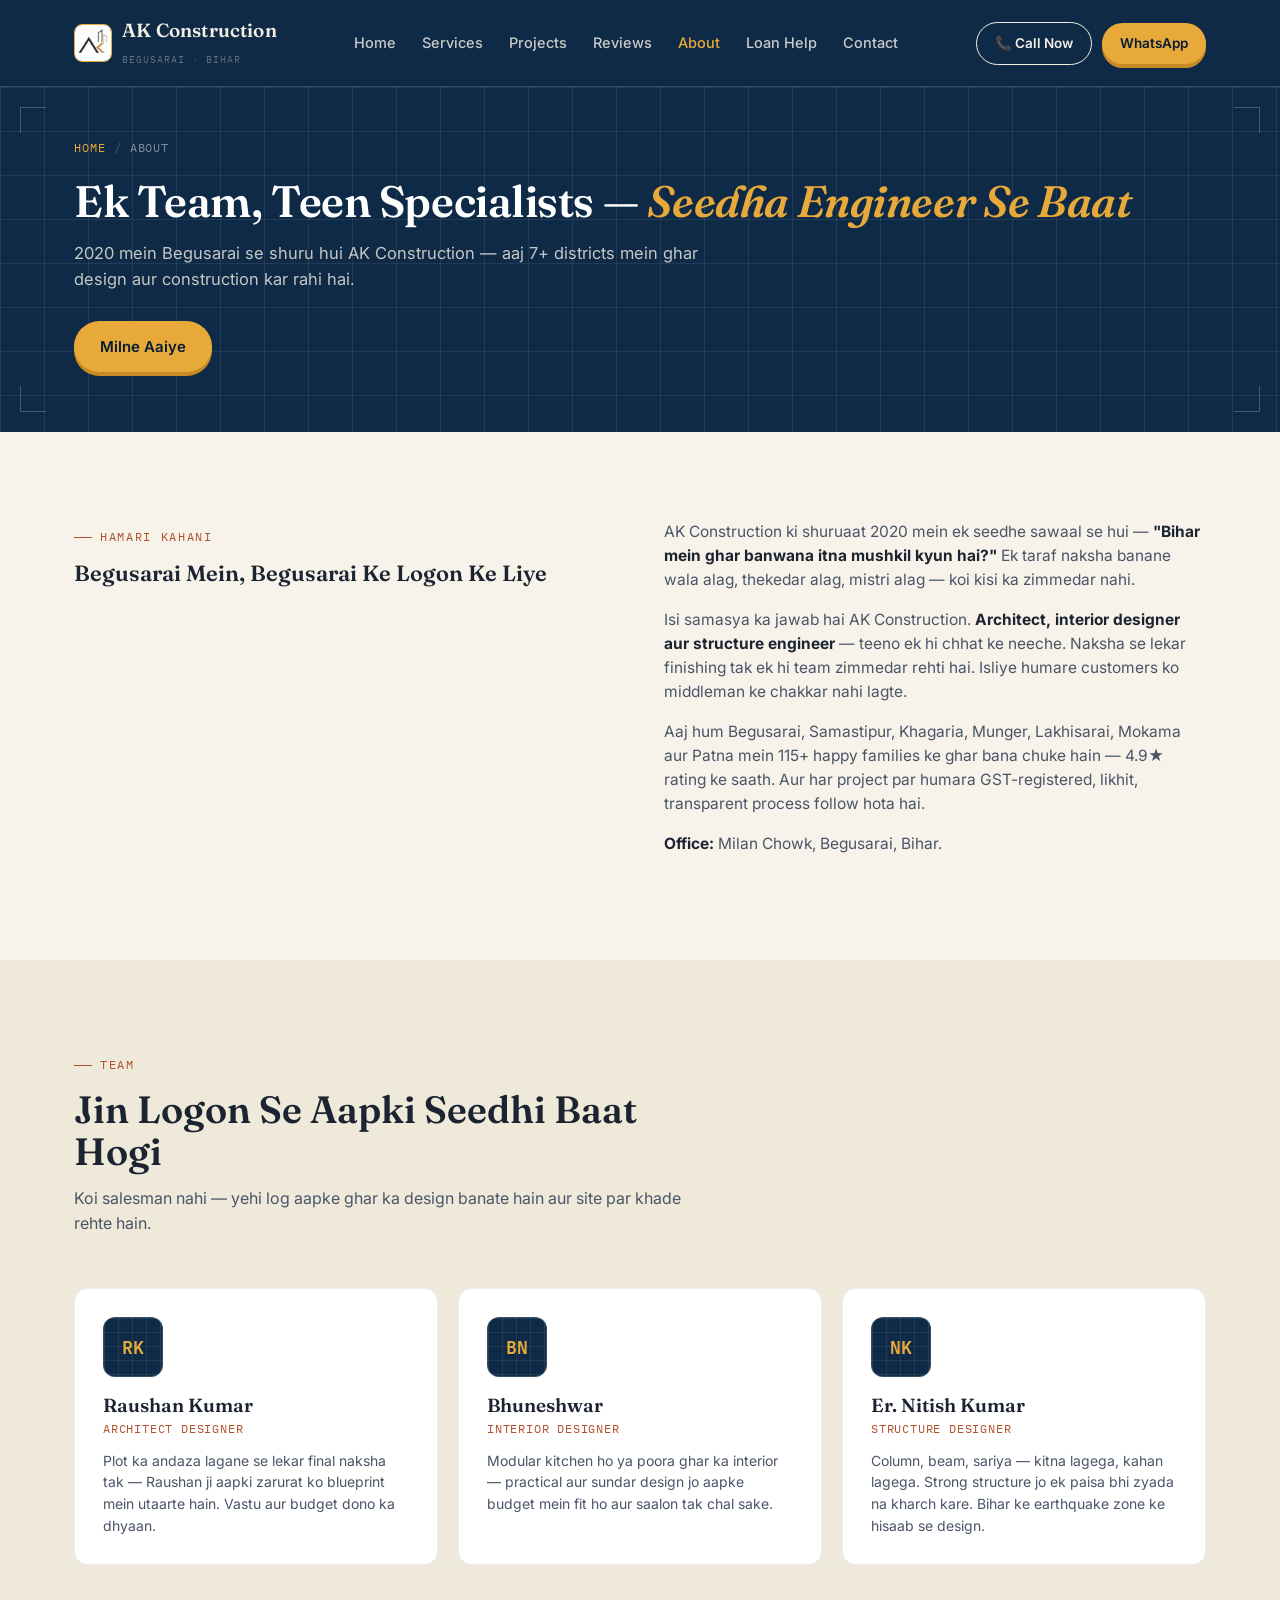
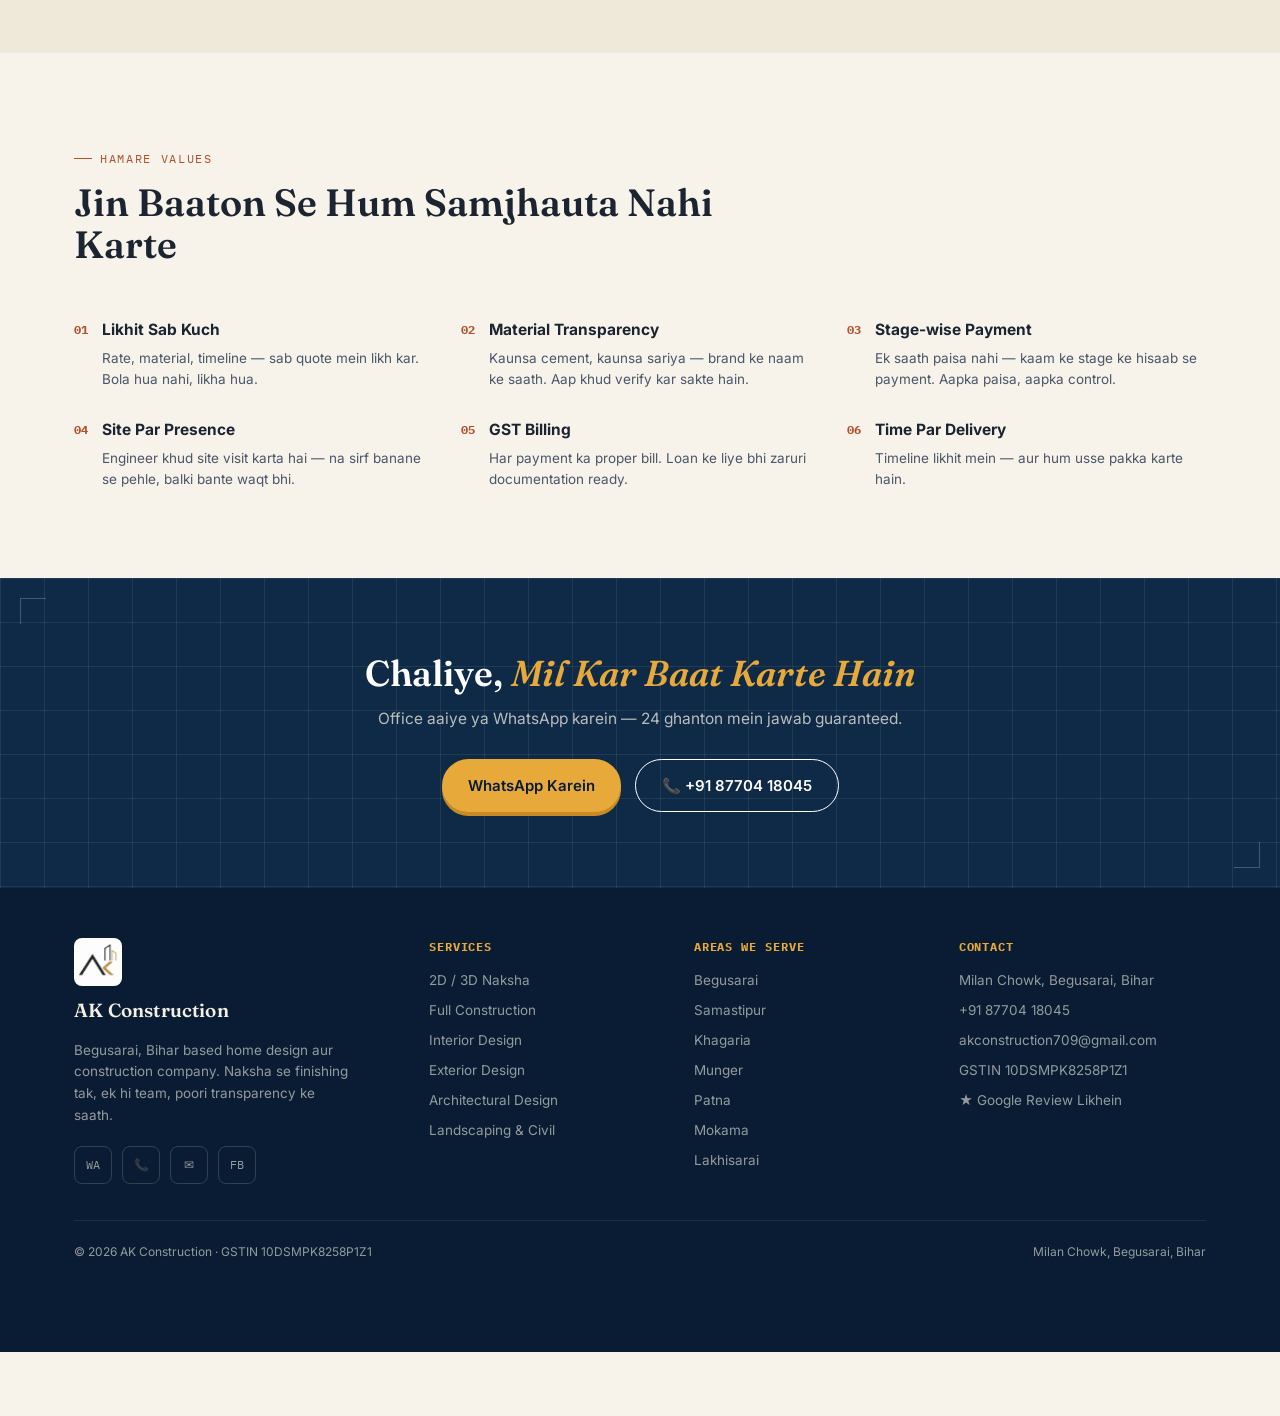
==== commit 62baafbc: "website completed except project images" ====
--- a/about.html
+++ b/about.html
@@ -18,19 +18,20 @@
 <link rel="preconnect" href="https://fonts.gstatic.com" crossorigin>
 <link href="https://fonts.googleapis.com/css2?family=Fraunces:ital,opsz,wght@0,9..144,400;0,9..144,500;0,9..144,600;0,9..144,700;1,9..144,500&family=Inter:wght@400;500;600;700;800&family=IBM+Plex+Mono:wght@400;500;600&display=swap" rel="stylesheet">
 <link rel="stylesheet" href="assets/css/style.css">
+<link rel="icon" type="image/jpeg" href="assets/images/logo.jpg">
 <script type="application/ld+json">
 {
   "@context": "https://schema.org",
-  "@type": "LocalBusiness",
+  "@type": "GeneralContractor",
   "@id": "https://akconstructionhomedesign.com/#business",
   "name": "AK Construction",
   "url": "https://akconstructionhomedesign.com/",
   "telephone": "+918770418045",
   "email": "akconstruction709@gmail.com",
-  "address": { "@type": "PostalAddress", "streetAddress": "Baghi Gandhi Chowk, Near Harijan School", "addressLocality": "Begusarai", "addressRegion": "Bihar", "postalCode": "851101", "addressCountry": "IN" },
+  "address": { "@type": "PostalAddress", "streetAddress": "Milan Chowk", "addressLocality": "Begusarai", "addressRegion": "Bihar", "postalCode": "851101", "addressCountry": "IN" },
   "geo": { "@type": "GeoCoordinates", "latitude": 25.4288072, "longitude": 86.1301978 },
-  "hasMap": "https://www.google.com/maps?cid=4175429992218189827",
-  "aggregateRating": { "@type": "AggregateRating", "ratingValue": "5.0", "reviewCount": "26" },
+  "hasMap": "https://tinyurl.com/4sn3bjbs",
+  "aggregateRating": { "@type": "AggregateRating", "ratingValue": "4.9", "reviewCount": "115", "bestRating": "5", "itemReviewed": { "@type": "GeneralContractor", "name": "AK Construction" } },
   "areaServed": [
     { "@type": "City", "name": "Begusarai" },
     { "@type": "City", "name": "Samastipur" },
@@ -40,7 +41,7 @@
     { "@type": "City", "name": "Lakhisarai" },
     { "@type": "City", "name": "Munger" }
   ],
-  "sameAs": ["https://www.facebook.com/akconstruction309136", "https://www.google.com/maps?cid=4175429992218189827"],
+  "sameAs": ["https://www.facebook.com/akconstruction309136", "https://tinyurl.com/4sn3bjbs"],
   "taxID": "10DSMPK8258P1Z1"
 }
 </script>
@@ -50,7 +51,7 @@
 <header>
   <div class="header-inner">
     <a href="index.html" class="logo">
-      <span class="logo-mark">AK</span>
+      <img class="logo-mark logo-img" src="assets/images/logo.jpg" alt="AK Construction logo" width="38" height="38">
       <span>
         <span class="logo-text">AK Construction</span><br>
         <span class="logo-sub">Begusarai · Bihar</span>
@@ -108,8 +109,8 @@
     <div class="prose">
       <p>AK Construction ki shuruaat 2020 mein ek seedhe sawaal se hui — <strong>"Bihar mein ghar banwana itna mushkil kyun hai?"</strong> Ek taraf naksha banane wala alag, thekedar alag, mistri alag — koi kisi ka zimmedar nahi.</p>
       <p>Isi samasya ka jawab hai AK Construction. <strong>Architect, interior designer aur structure engineer</strong> — teeno ek hi chhat ke neeche. Naksha se lekar finishing tak ek hi team zimmedar rehti hai. Isliye humare customers ko middleman ke chakkar nahi lagte.</p>
-      <p>Aaj hum Begusarai, Samastipur, Khagaria, Munger, Lakhisarai, Mokama aur Patna mein 26+ happy families ke ghar bana chuke hain — 5.0★ rating ke saath. Aur har project par humara GST-registered, likhit, transparent process follow hota hai.</p>
-      <p><strong>Office:</strong> Baghi Gandhi Chowk, Near Harijan School, Begusarai, Bihar.</p>
+      <p>Aaj hum Begusarai, Samastipur, Khagaria, Munger, Lakhisarai, Mokama aur Patna mein 115+ happy families ke ghar bana chuke hain — 4.9★ rating ke saath. Aur har project par humara GST-registered, likhit, transparent process follow hota hai.</p>
+      <p><strong>Office:</strong> Milan Chowk, Begusarai, Bihar.</p>
     </div>
   </div>
 </section>
@@ -186,6 +187,7 @@
   <div class="wrap">
     <div class="footer-grid">
       <div class="footer-brand">
+        <img class="footer-logo" src="assets/images/logo.jpg" alt="AK Construction logo" width="48" height="48" loading="lazy">
         <span class="logo-text">AK Construction</span>
         <p>Begusarai, Bihar based home design aur construction company. Naksha se finishing tak, ek hi team, poori transparency ke saath.</p>
         <div class="contact-socials">
@@ -221,17 +223,17 @@
       <div>
         <h5>Contact</h5>
         <ul>
-          <li>Baghi Gandhi Chowk, Near Harijan School, Begusarai, Bihar</li>
+          <li>Milan Chowk, Begusarai, Bihar</li>
           <li><a href="tel:+918770418045">+91 87704 18045</a></li>
           <li><a href="mailto:akconstruction709@gmail.com">akconstruction709@gmail.com</a></li>
           <li>GSTIN 10DSMPK8258P1Z1</li>
-          <li><a href="https://search.google.com/local/writereview?placeid=0xda0f634c2a05b771:0x39f21b749ead6003" target="_blank" rel="noopener">★ Google Review Likhein</a></li>
+          <li><a href="https://tinyurl.com/4sn3bjbs" target="_blank" rel="noopener">★ Google Review Likhein</a></li>
         </ul>
       </div>
     </div>
     <div class="footer-bottom">
       <span>© 2026 AK Construction · GSTIN 10DSMPK8258P1Z1</span>
-      <span>Baghi Gandhi Chowk, Near Harijan School, Begusarai, Bihar</span>
+      <span>Milan Chowk, Begusarai, Bihar</span>
     </div>
   </div>
 </footer>
--- a/assets/css/style.css
+++ b/assets/css/style.css
@@ -254,7 +254,16 @@
   padding:22px;
   position:relative;
 }
-.plan-card svg{ width:100%; height:auto; }
+.naksha-slider{ position:relative; overflow:hidden; border-radius:6px; border:1px solid var(--grid-line); }
+.naksha-track{ display:flex; transition:transform .45s ease; }
+.naksha-track img{ width:100%; height:280px; object-fit:cover; flex:0 0 100%; display:block; }
+.naksha-nav{ position:absolute; top:50%; transform:translateY(-50%); background:rgba(9,28,51,0.78); color:var(--ochre); border:1px solid var(--ochre); border-radius:50%; width:34px; height:34px; cursor:pointer; font-size:20px; line-height:1; z-index:2; display:flex; align-items:center; justify-content:center; }
+.naksha-nav:hover{ background:var(--ochre); color:var(--blueprint-deep); }
+.naksha-nav.prev{ left:10px; }
+.naksha-nav.next{ right:10px; }
+.naksha-dots{ position:absolute; bottom:10px; left:0; right:0; display:flex; justify-content:center; gap:7px; z-index:2; }
+.naksha-dots button{ width:9px; height:9px; border-radius:50%; border:1px solid var(--ochre); background:transparent; padding:0; cursor:pointer; }
+.naksha-dots button.active{ background:var(--ochre); }
 .plan-label-row{
   display:flex; justify-content:space-between; align-items:center;
   font-family:var(--font-mono); font-size:11px; letter-spacing:0.08em;
@@ -690,3 +699,7 @@
 @media (max-width:980px){ .footer-grid{ grid-template-columns:1fr 1fr; } }
 @media (max-width:640px){ .footer-grid{ grid-template-columns:1fr; } }
 @media (max-width:920px){ footer{ padding-bottom:96px; } }
+
+/* ============ LOGO IMAGE ============ */
+.logo-img{ object-fit:cover; }
+.footer-logo{ display:block; width:48px; height:48px; border-radius:8px; object-fit:cover; margin-bottom:10px; }
